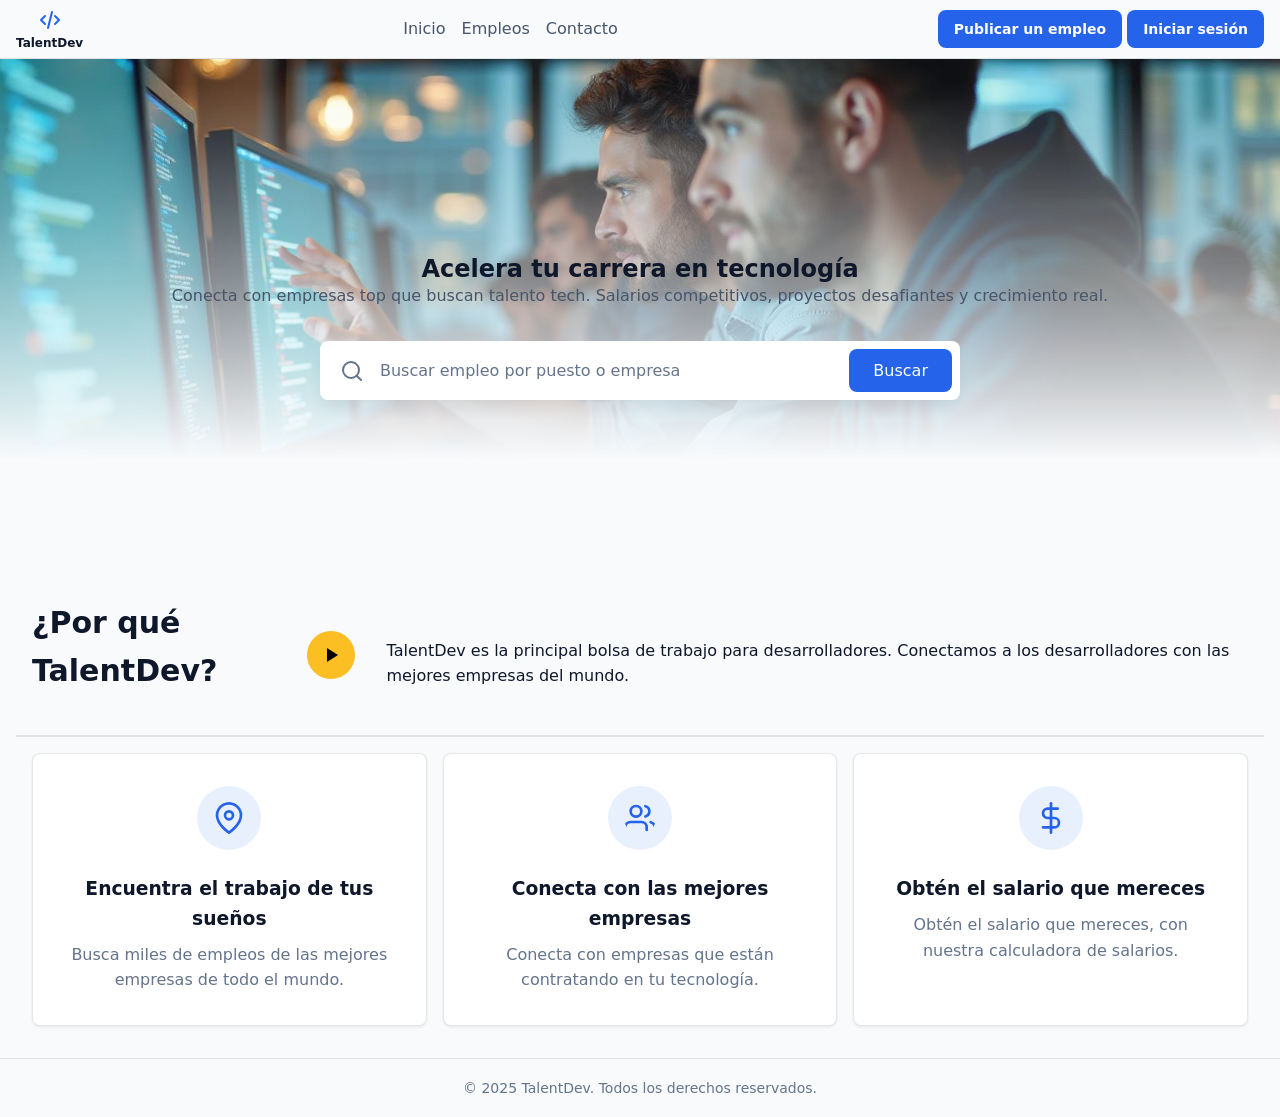
==== index.html @ f2c7bb86 "primer avance" ====
<!DOCTYPE html>
<html lang="es">
<head>
  <meta charset="UTF-8">
  <meta name="viewport" content="width=device-width, initial-scale=1.0">
  <title>Bolsa de empleo</title>
  <link rel="stylesheet" href="style.css">
</head>
<body>
  <header>
    <a href="index.html" class="logo">
      <!-- 
        <a>: Logo como enlace al inicio.
        class="logo": Clase CSS para estilizar el logo.
      -->
      <div class="logo-container">
        <!-- 
          <div>: Contenedor para el logo (icono + texto).
          class="logo-container": Clase para estilizar el contenedor del logo.
        -->
        <svg xmlns="http://www.w3.org/2000/svg" width="24" height="24" viewBox="0 0 24 24" fill="none" stroke="currentColor" stroke-width="2" stroke-linecap="round" stroke-linejoin="round" class="logo-icon">
          <!-- 
            <svg>: Icono de código para representar el logo de TalentDev.
            class="logo-icon": Clase para estilizar el icono.
            stroke="currentColor": Usa el color del texto del elemento padre.
          -->
          <path stroke="none" d="M0 0h24v24H0z" fill="none"/>
          <path d="M7 8l-4 4l4 4" />
          <path d="M17 8l4 4l-4 4" />
          <path d="M14 4l-4 16" />
        </svg>
        <h2>TalentDev</h2>
        <!-- 
          <h2>: Título de la marca, ahora debajo del icono.
        -->
      </div>
    </a>

    <nav aria-label="Navegación principal">
      <a href="#">Inicio</a>
      <a href="Empleos.html">Empleos</a>
      <a href="#contacto">Contacto</a>
    </nav>

    <div>
      <a href="#">Publicar un empleo</a>
      <a href="#">Iniciar sesión</a>
    </div>
  </header>

  <main>
    <section class="index-hero-section">
      <img src="./portada.jpg" alt="Personas trabajando en una oficina">

      <h1>Acelera tu carrera en tecnología</h1>
      <p>Conecta con empresas top que buscan talento tech. Salarios competitivos, proyectos desafiantes y crecimiento real.</p>

      <form role="search" class="index-search-form">
        <div>
          <span>
            <svg xmlns="http://www.w3.org/2000/svg" width="24" height="24"
              viewBox="0 0 24 24" fill="none" stroke="currentColor"
              stroke-width="2" stroke-linecap="round" stroke-linejoin="round"
              class="lucide lucide-search">
              <circle cx="11" cy="11" r="8"></circle>
              <path d="m21 21-4.3-4.3"></path>
            </svg>
          </span>

          <input
            required
            type="text"
            name="q"
            placeholder="Buscar empleo por puesto o empresa"
            aria-label="Buscar empleo"
          >

          <button type="submit">Buscar</button>
        </div>
      </form>
    </section>

    <section class="index-features-section">
      <div>
        <header>
          <div>
            <h2>¿Por qué TalentDev?</h2>
            <button type="button" class="index-video-button" id="video-trigger" aria-label="Reproducir video" aria-describedby="video-description">
              <!-- 
                id="video-trigger": ID único para referenciar desde JavaScript.
                aria-describedby: Asocia el botón con una descripción (mejora accesibilidad).
              -->
              <svg xmlns="http://www.w3.org/2000/svg" width="24" height="24" viewBox="0 0 24 24" fill="black">
                <path d="M8 5v14l11-7z"/>
              </svg>
            </button>
            <span id="video-description" class="sr-only">Abre un video explicativo sobre TalentDev</span>
            <!-- 
              sr-only: Clase para ocultar visualmente pero mantener accesible para lectores de pantalla.
            -->
          </div>
          <div>
            <p>TalentDev es la principal bolsa de trabajo para desarrolladores. Conectamos a los desarrolladores con las mejores empresas del mundo.</p>
          </div>
        </header>

        <footer>
          <article class="index-feature-card">
            <svg xmlns="http://www.w3.org/2000/svg" width="24" height="24" viewBox="0 0 24 24" fill="none" stroke="currentColor" stroke-width="2" stroke-linecap="round" stroke-linejoin="round">
              <path d="M21 10c0 7-9 13-9 13s-9-6-9-13a9 9 0 0 1 18 0z"></path>
              <circle cx="12" cy="10" r="3"></circle>
            </svg>
            <h3>Encuentra el trabajo de tus sueños</h3>
            <p>Busca miles de empleos de las mejores empresas de todo el mundo.</p>
          </article>

          <article class="index-feature-card">
            <svg xmlns="http://www.w3.org/2000/svg" width="24" height="24" viewBox="0 0 24 24" fill="none" stroke="currentColor" stroke-width="2" stroke-linecap="round" stroke-linejoin="round">
              <path d="M17 21v-2a4 4 0 0 0-4-4H5a4 4 0 0 0-4 4v2"></path>
              <circle cx="9" cy="7" r="4"></circle>
              <path d="M23 21v-2a4 4 0 0 0-3-3.87"></path>
              <path d="M16 3.13a4 4 0 0 1 0 7.75"></path>
            </svg>
            <h3>Conecta con las mejores empresas</h3>
            <p>Conecta con empresas que están contratando en tu tecnología.</p>
          </article>

          <article class="index-feature-card">
            <svg xmlns="http://www.w3.org/2000/svg" width="24" height="24" viewBox="0 0 24 24" fill="none" stroke="currentColor" stroke-width="2" stroke-linecap="round" stroke-linejoin="round">
              <line x1="12" y1="1" x2="12" y2="23"></line>
              <path d="M17 5H9.5a3.5 3.5 0 0 0 0 7h5a3.5 3.5 0 0 1 0 7H6"></path>
            </svg>
            <h3>Obtén el salario que mereces</h3>
            <p>Obtén el salario que mereces, con nuestra calculadora de salarios.</p>
          </article>
        </footer>
      </div>
    </section>
  </main>

  <footer id="contacto">
    <small>© 2025 TalentDev. Todos los derechos reservados.</small>
  </footer>

  <!-- ============================================ -->
  <!-- MODAL DE VIDEO -->
  <!-- ============================================ -->
  <dialog id="video-modal" class="video-modal" aria-labelledby="video-modal-title">
    <!-- 
      <dialog>: Elemento HTML5 nativo para modales/diálogos.
      Mejor que un div porque maneja automáticamente el foco y la accesibilidad.
      id="video-modal": ID para referenciar desde JavaScript.
      aria-labelledby: Asocia el modal con su título (accesibilidad).
    -->
    
    <div class="video-modal-content">
      <!-- 
        <div>: Contenedor para el contenido del modal.
        class="video-modal-content": Clase para estilizar el contenido.
      -->
      
      <!-- Botón de cerrar -->
      <button type="button" class="video-modal-close" aria-label="Cerrar video">
        <!-- 
          aria-label: Descripción del botón para lectores de pantalla.
          Importante porque solo tiene un icono, no texto visible.
        -->
        <svg xmlns="http://www.w3.org/2000/svg" width="24" height="24" viewBox="0 0 24 24" fill="none" stroke="currentColor" stroke-width="2" stroke-linecap="round" stroke-linejoin="round">
          <!-- Icono X para cerrar -->
          <line x1="18" y1="6" x2="6" y2="18"></line>
          <line x1="6" y1="6" x2="18" y2="18"></line>
        </svg>
      </button>

      <!-- Contenedor del video -->
      <div class="video-wrapper">
        <!-- 
          <div>: Contenedor para el video con relación de aspecto.
          class="video-wrapper": Mantiene la proporción del video responsive.
        -->
        <video 
          id="talentdev-video" 
          controls 
          preload="metadata"
          aria-label="Video explicativo de TalentDev"
        >
          <!-- 
            <video>: Elemento HTML5 para reproducir videos.
            controls: Muestra controles de reproducción (play, pause, volumen, etc.).
            preload="metadata": Carga solo los metadatos (duración, dimensiones) sin descargar todo el video.
            Esto mejora el rendimiento inicial de la página.
            aria-label: Descripción del video para accesibilidad.
          -->
          <source src="videota.mp4" type="video/mp4">
          <!-- 
            <source>: Especifica la fuente del video.
            src: Ruta al archivo de video.
            type: Tipo MIME del video (ayuda al navegador a decidir si puede reproducirlo).
          -->
          <p>Tu navegador no soporta la reproducción de videos. 
            <a href="videota.mp4">Descarga el video aquí</a>
          </p>
          <!-- 
            Mensaje de fallback para navegadores que no soportan <video>.
            También proporciona un enlace de descarga como alternativa.
          -->
        </video>
      </div>
    </div>

    <!-- Overlay oscuro (backdrop) -->
    <div class="video-modal-backdrop"></div>
    <!-- 
      <div>: Overlay oscuro detrás del modal.
      Crea el efecto de "oscurecer" el fondo cuando el modal está abierto.
      Mejora el contraste y enfoca la atención en el video.
    -->
  </dialog>

  <!-- ============================================ -->
  <!-- JAVASCRIPT PARA EL MODAL -->
  <!-- ============================================ -->
  <script src="video-modal.js" defer></script>
  <!-- 
    <script>: Etiqueta para incluir código JavaScript externo.
    src="video-modal.js": Ruta al archivo JavaScript.
    defer: Atributo que hace que el script se ejecute después de que el HTML esté completamente cargado.
    
    Ventajas de usar archivo externo:
    - Separación de responsabilidades (HTML estructura, JS comportamiento)
    - Mejor organización del código
    - Reutilizable en otras páginas
    - Mejor rendimiento (el navegador puede cachear el archivo)
    - Más fácil de mantener y debuggear
  -->

</body>
</html>
---- style.css ----
/* ============================================ */
/* ESTILOS COMPARTIDOS - INDEX Y EMPLEOS */
/* ============================================ */

* {
    margin: 0;
    padding: 0;
    box-sizing: border-box;
  }
  
  :root {
    /* Colores principales - Azul confianza y profesionalismo */
    --primary: #2563eb;
    --primary-dark: #1e40af;
    --primary-hover: #3b82f6;
    --primary-light: #60a5fa;
    /* Fondo claro y acogedor */
    --background: #f8fafc;
    /* Textos - Oscuros para buena legibilidad sobre fondo claro */
    --text-primary: #0f172a;
    --text-secondary: #475569;
    --text-muted: #64748b;
    /* Bordes sutiles */
    --border: rgba(15, 23, 42, 0.1);
    /* Tarjetas blancas con sombras suaves */
    --card-bg: #ffffff;
    --shadow: rgba(15, 23, 42, 0.08);
    /* Inputs con fondo blanco */
    --input-bg: #ffffff;
    --hsla-example: hsla(210, 100%, 56%, 1);
  }
  
  
  @font-face {
    font-family: 'Inter Variable';
    font-style: normal;
    font-display: swap;
    font-weight: 100 900;
    src: url(https://cdn.jsdelivr.net/fontsource/fonts/inter:vf@latest/latin-wght-normal.woff2) format('woff2-variations');
    unicode-range: U+0000-00FF,U+0131,U+0152-0153,U+02BB-02BC,U+02C6,U+02DA,U+02DC,U+0304,U+0308,U+0329,U+2000-206F,U+20AC,U+2122,U+2191,U+2193,U+2212,U+2215,U+FEFF,U+FFFD;
  }
  
  
  body {
    font-family: system-ui;
    background-color: var(--background);
    color: var(--text-primary);
    min-height: 100vh;
    display: flex;
    flex-direction: column;
    line-height: 1.6;
  }
  
  
  
  /* Títulos principales */
  h1 {
    font-size: 1.5rem;
    line-height: 1.2;
    text-wrap: balance;
    display: flex;
    align-items: center;
    gap: 0.5rem;
  
    svg {
      width: 2rem;
      height: 2rem;
      color: var(--primary-light);
    }
  }
  
  h1 + p {
    text-wrap: balance;
    margin-bottom: 2rem
  }
  
  /* Header - Estilos Compartidos */
  header {
    border-bottom: 1px solid var(--border);
    background: var(--background);
    padding: .5rem 1rem;
    display: flex;
    align-items: center;
    justify-content: space-between;
    gap: 2rem;

    /* Logo como enlace (para Empleos) */
    .logo {
      text-decoration: none;
      color: var(--text-primary);
      transition: opacity 0.2s;

      &:hover {
        opacity: 0.8;
      }
    }

    /* Contenedor del logo - Compartido entre index y empleos */
    .logo-container {
      /* 
        Contenedor del logo con icono y texto.
        Funciona tanto directamente en header (index) como dentro de .logo (empleos).
      */
      display: flex;
      flex-direction: column;
      /* 
        flex-direction: column: Coloca el icono arriba y el texto debajo.
      */
      align-items: center;
      /* 
        align-items: center: Centra horizontalmente el icono y el texto.
      */
      gap: 0.25rem;
      /* 
        gap: 0.25rem: Pequeño espacio entre el icono y el texto.
      */

      .logo-icon {
        /* 
          Estilos para el icono del logo.
        */
        color: var(--primary);
        /* 
          color: Usa el color primario para el icono.
        */
        flex-shrink: 0;
        /* 
          flex-shrink: 0: El icono mantiene su tamaño, no se encoge.
        */
      }

      h1, h2 {
        /* 
          Estilos para títulos del logo (h1 en empleos, h2 en index).
        */
        font-size: 0.75rem;
        /* 
          font-size: 0.75rem (12px) - Tamaño pequeño para el título.
        */
        font-weight: 700;
        color: var(--text-primary);
        margin: 0;
        /* 
          margin: 0: Elimina márgenes por defecto para mejor control.
        */
        line-height: 1.2;
        /* 
          line-height: 1.2: Espaciado compacto para el texto.
        */
      }
    }
  }
  
  /* Navegación del header a otras páginas */
  nav {
    align-items: center;
    gap: 1rem;
    display: flex;
  
    a {
      text-decoration: none;
      color: var(--text-secondary);
      transition: color 0.2s;
      font-weight: 500;
  
      &:hover, &:focus {
        color: var(--primary);
        outline: none;
      }
    }
  }
  
  /* Botones del Header */
  header div a {
    padding: 0.5rem 1rem;
    border-radius: 0.5rem;
    background-color: var(--primary);
    color: white;
    display: inline-block;
    font-size: 0.875rem;
    font-weight: 700;
    text-decoration: none;
    transition: background-color 0.2s;

    &:hover {
      background-color: var(--primary-hover);
    }
  }
  
  /* ============================================ */
/* ============================================ */
/* ESTILOS ESPECÍFICOS PARA PÁGINA INDEX */
/* Prefijo: .index- */
/* ============================================ */

  /* Hero Section de Index */
  .index-hero-section {
    height: 500px;
    text-align: center;
    display: flex;
    flex-direction: column;
    justify-content: center;
    align-items: center;
    position: relative;

    h1 {
      padding-top: 36px;
      color: var(--text-primary);
    }

    p {
      color: var(--text-secondary);
    }
  
    & > img {
      position: absolute;
      width: 100%;
      height: 100%;
      object-fit: cover;
      z-index: -1;
      left: 0;
      right: 0;
      mask-image: linear-gradient(to bottom, rgba(248, 250, 252, 0.95) 5%, rgba(248, 250, 252, 0) 80%);
    }
  }
  
  /* Formulario de Búsqueda de Index */
  .index-search-form {
    max-width: 42rem;
    width: 100%;
    margin: 0 auto;
    padding-inline: 1rem;
  }
  
  .index-search-form > div {
    display: flex;
    align-items: center;
    background-color: var(--input-bg);
    border-radius: 0.5rem;
    box-shadow: 0 10px 15px -3px var(--shadow);
    padding: 0.5rem;
    gap: 0.5rem;
  }
  
  .index-search-form span {
    padding-left: 0.75rem;
    color: var(--text-muted);
    display: flex;
    align-items: center;
    flex-shrink: 0;
  }
  
  .index-search-form input[type="text"] {
    flex: 1;
    background: transparent;
    border: none;
    outline: none;
    color: var(--text-primary);
    padding: 0.75rem 0.5rem;
    font-size: 1rem;
    font-family: inherit;
  }
  
  .index-search-form input[type="text"]::placeholder {
    color: var(--text-muted);
  }
  
  /* Estilos base para botones - Solo aplica a botones sin clases específicas */
  button:not(.empleos-filter-button):not(.empleos-apply-button):not(.empleos-pagination-button):not(.index-video-button):not(.video-modal-close):not(.profile-button) {
    /* 
      :not(): Excluye botones con clases específicas para evitar conflictos.
      Solo aplica estilos a botones genéricos sin clase específica.
    */
    padding: 0.75rem 1.5rem;
    border-radius: 0.5rem;
    background-color: var(--primary);
    color: white;
    font-weight: 400;
    border: none;
    cursor: pointer;
    transition: all 0.2s;
    font-family: inherit;
    font-size: 1rem;
    white-space: nowrap;
  
    &:hover, /* pseudo-clase que significa que el ratón está encima */
    &:focus { /* pseudo-clase que significa que el elemento tiene el foco */
      background-color: var(--primary-hover);
      outline: 2px solid white;
      outline-offset: 2px;
    }
  
    &:active { 
      transform: scale(0.90)
    }
  
    &:disabled {
      opacity: .5;
      pointer-events: none;
    }
  }
  
  /* Features Section de Index */
  .index-features-section {
    padding-inline: 1rem;
    background-color: var(--background);
    padding-top: 2rem;
  
    & > header {
      gap: 2px;
      flex-direction: column;
  
      h2 {
        margin-bottom: 0;
      }
  
      p {
        opacity: .75;
      }
    }
  
    & > div {
      max-width: 1280px;
      margin: 0 auto;
    }

    h2 {
      font-size: 1.875rem;
      font-weight: 700;
      color: var(--text-primary);
      margin-bottom: 1rem;
    }
  
    & > div > div:first-child > p {
      font-size: 1.125rem;
      color: var(--text-muted);
      max-width: 42rem;
      margin: 0 auto;
    }

    /* Botón de video en la sección de features */
    header > div:first-child {
      display: flex;
      align-items: center;
      justify-content: center;
      gap: 1rem;
      margin-bottom: 1rem;
      flex-direction: row;
    }
  
    /* Grid de Features */
    footer {
      display: grid;
      grid-template-columns: repeat(auto-fit, minmax(280px, 1fr));
      gap: 16px;
    }
  }

  /* Botón de video de Index */
  .index-video-button {
    width: 48px;
    height: 48px;
    border-radius: 50%;
    background-color: #fbbf24;
    border: none;
    cursor: pointer;
    display: flex;
    align-items: center;
    justify-content: center;
    padding: 0;
    flex-shrink: 0;
    transition: transform 0.2s, background-color 0.2s;

    &:hover {
      background-color: #f59e0b;
      transform: scale(1.05);
    }

    &:active {
      transform: scale(0.95);
    }

    svg {
      width: 24px;
      height: 24px;
      fill: black;
    }
  }
  
  /* Feature Cards */
  /* article {
    background-color: var(--card-bg);
    padding: 2rem;
    margin-bottom: 16px;
    border-radius: 0.5rem;                   
    box-shadow: 0px 1px 3px 0 var(--shadow); 
  
    svg {
      color: var(--primary-light);          
      background: rgba(0, 153, 255, 0.3);  
      border-radius: 9999px;               
      width: 64px;                         
      height: 64px;                        
      padding: 16px;                       
    }
  
    h3 {
      font-weight: 500;
    }
  
    p {
      color: var(--text-muted);
    }
  } */
  
  /* Footer */
  footer {
    background-color: var(--background);
    border-top: 1px solid var(--border);
    text-align: center;
    padding: 16px;
  
    small {
      color: var(--text-muted);
      font-size: 0.875rem;
    }
  }
  
  /* Tarjetas de características de Index */
  .index-feature-card {
    background-color: var(--card-bg);
    padding: 2rem;
    margin-bottom: 16px;
    border-radius: 0.5rem;
    box-shadow: 0px 1px 3px 0px var(--shadow);
    border: 1px solid var(--border);
    transition: box-shadow 0.2s, transform 0.2s;

    &:hover {
      box-shadow: 0px 4px 12px 0px rgba(37, 99, 235, 0.15);
      transform: translateY(-2px);
    }
  
    svg {
      color: var(--primary);
      background: rgba(37, 99, 235, 0.1);
      width: 64px;
      height: 64px;
      border-radius: 100%;
      padding: 16px;
    }
  
    p {
      color: var(--text-muted);
    }

    h3 {
      font-weight: 600;
      color: var(--text-primary);
      margin-top: 1rem;
      margin-bottom: 0.5rem;
    }
  }

/* ============================================ */
/* ESTILOS ESPECÍFICOS PARA PÁGINA DE EMPLEOS */
/* Prefijo: .empleos- */
/* ============================================ */

  header .profile-button {
    background: transparent;
    border: 1px solid var(--border);
    border-radius: 50%;
    width: 40px;
    height: 40px;
    display: flex;
    align-items: center;
    justify-content: center;
    cursor: pointer;
    transition: all 0.2s;
    padding: 0;

    &:hover {
      background-color: var(--card-bg);
      border-color: var(--primary);
    }

    svg {
      color: var(--text-primary);
    }
  }

  /* Hero Section para página de empleos */
  .empleos-hero-section {
    text-align: center;
    padding: 4rem 1rem 3rem;
    background: linear-gradient(135deg, rgba(37, 99, 235, 0.05) 0%, rgba(37, 99, 235, 0.02) 100%);
    border-bottom: 1px solid var(--border);

    h2 {
      font-size: 2.5rem;
      font-weight: 700;
      color: var(--text-primary);
      margin-bottom: 1rem;
      line-height: 1.2;
    }

    .hero-subtitle {
      font-size: 1.125rem;
      color: var(--text-secondary);
      margin-bottom: 2rem;
      max-width: 600px;
      margin-left: auto;
      margin-right: auto;
    }
  }

  /* Formulario de búsqueda mejorado de empleos */
  .empleos-search-form {
    max-width: 600px;
    margin: 0 auto 2rem;
  }

  .empleos-search-container {
    display: flex;
    align-items: center;
    background-color: var(--input-bg);
    border: 2px solid var(--border);
    border-radius: 0.75rem;
    padding: 0.75rem 1rem;
    gap: 0.75rem;
    transition: border-color 0.2s, box-shadow 0.2s;
    box-shadow: 0 4px 6px -1px var(--shadow);

    &:focus-within {
      border-color: var(--primary);
      box-shadow: 0 0 0 3px rgba(37, 99, 235, 0.1);
    }
  }

  .empleos-search-icon {
    color: var(--text-muted);
    display: flex;
    align-items: center;
    flex-shrink: 0;
  }

  .empleos-search-container input {
    flex: 1;
    border: none;
    outline: none;
    background: transparent;
    color: var(--text-primary);
    font-size: 1rem;
    padding: 0;

    &::placeholder {
      color: var(--text-muted);
    }
  }

  /* Contenedor de filtros de empleos */
  .empleos-filters-container {
    display: flex;
    flex-wrap: wrap;
    gap: 0.75rem;
    justify-content: center;
    max-width: 800px;
    margin: 0 auto;
  }

  .empleos-filter-button {
    display: flex;
    align-items: center;
    gap: 0.5rem;
    padding: 0.625rem 1rem;
    /* 
      padding: Espaciado interno del botón de filtro.
    */
    background-color: var(--card-bg);
    /* 
      background-color: Fondo blanco para los botones de filtro.
      Todos los botones de filtro deben verse iguales (blancos con borde).
    */
    border: 1px solid var(--border);
    /* 
      border: Borde sutil para los botones de filtro.
    */
    border-radius: 0.5rem;
    color: var(--text-primary);
    /* 
      color: Texto oscuro para contraste con fondo blanco.
    */
    font-size: 0.875rem;
    font-weight: 500;
    cursor: pointer;
    transition: all 0.2s;

    &:hover {
      background-color: var(--primary);
      /* 
        background-color: Azul al hacer hover.
      */
      color: white;
      /* 
        color: Texto blanco al hacer hover.
      */
      border-color: var(--primary);
    }

    svg {
      width: 16px;
      height: 16px;
      transition: transform 0.2s;
    }

    &:hover svg {
      transform: rotate(180deg);
    }
  }

  /* Sección de resultados de empleos */
  .empleos-results-section {
    padding: 3rem 1rem;
    max-width: 1200px;
    margin: 0 auto;
  }

  .empleos-results-header {
    margin-bottom: 2rem;

    h2 {
      font-size: 1.875rem;
      font-weight: 700;
      color: var(--text-primary);
    }
  }

  /* Contenedor de trabajos de empleos */
  .empleos-jobs-container {
    display: grid;
    grid-template-columns: repeat(2, 1fr);
    gap: 1.5rem;
    align-items: stretch;
    /* 
      align-items: stretch: Todas las tarjetas tienen la misma altura.
      Esto asegura que los botones queden alineados al fondo.
    */
  }

  /* Tarjetas de empleos */
  .empleos-job-card {
    background-color: var(--card-bg);
    border: 1px solid var(--border);
    border-radius: 0.75rem;
    padding: 1.5rem;
    transition: all 0.2s;
    display: flex;
    flex-direction: column;
    /* 
      flex-direction: column: Organiza el contenido verticalmente.
    */
    gap: 1rem;
    /* 
      gap: Espacio consistente entre elementos internos.
    */
    min-height: 0;
    /* 
      min-height: 0: Permite que las tarjetas se ajusten correctamente en el grid.
    */
    height: 100%;
    /* 
      height: 100%: Todas las tarjetas tienen la misma altura en el grid.
      Esto asegura que los botones queden alineados al fondo.
    */

    &:hover {
      box-shadow: 0 10px 25px -5px rgba(37, 99, 235, 0.15);
      transform: translateY(-2px);
      border-color: var(--primary);
    }
  }

  .empleos-job-card-header {
    /* 
      Header de la tarjeta - Ocupa solo el espacio necesario.
    */
    flex-shrink: 0;
    /* 
      flex-shrink: 0: El header no se encoge, mantiene su tamaño.
    */

    h3 {
      font-size: 1.25rem;
      font-weight: 600;
      color: var(--text-primary);
      margin: 0 0 0.5rem 0;
      line-height: 1.3;
      /* 
        line-height: 1.3: Espaciado consistente para títulos.
      */
    }

    .company-info {
      font-size: 0.875rem;
      color: var(--text-secondary);
      margin: 0;
      line-height: 1.4;
      /* 
        line-height: 1.4: Espaciado consistente para información de empresa.
      */
    }
  }

  .empleos-job-card-body {
    flex: 1;
    /* 
      flex: 1: El cuerpo ocupa todo el espacio disponible.
      Esto empuja el footer (y el botón) hacia abajo.
    */
    min-height: 0;
    /* 
      min-height: 0: Permite que el contenido se ajuste correctamente.
    */

    p {
      color: var(--text-secondary);
      line-height: 1.6;
      margin: 0;
      /* 
        margin: 0: Sin márgenes para control preciso del espaciado.
      */
    }

  }

  .empleos-job-card-footer {
    margin-top: auto;
    /* 
      margin-top: auto: Empuja el footer (y el botón) al fondo de la tarjeta.
      Junto con flex: 1 en el body, asegura que todos los botones estén alineados.
    */
    flex-shrink: 0;
    /* 
      flex-shrink: 0: El footer no se encoge, mantiene su tamaño.
    */
    padding-top: 0.5rem;
    /* 
      padding-top: Espacio adicional antes del botón para mejor separación visual.
    */
  }

  .empleos-apply-button {
    width: 100%;
    padding: 0.75rem 1.5rem;
    background-color: var(--primary);
    color: rgb(253, 250, 250);
    border: none;
    border-radius: 0.5rem;
    font-size: 1rem;
    font-weight: 600;
    cursor: pointer;
    transition: all 0.2s;

    &:hover {
      background-color: var(--primary-hover);
      transform: translateY(-1px);
      box-shadow: 0 4px 12px rgba(90, 37, 235, 0.3);
    }

    &:active {
      transform: translateY(0);
    }
  }
  
  .empleos-apply-button-applied {
    background-color: #22c55e; /* Verde */
    color: white;
    cursor: not-allowed;
    
    &:hover {
      background-color: #22c55e; /* Mantiene el verde al hover */
      transform: none; /* Sin animación al hover */
      box-shadow: none; /* Sin sombra al hover */
    }
  }

  /* Paginación de empleos */
  .empleos-pagination {
    display: flex;
    align-items: center;
    justify-content: center;
    gap: 0.5rem;
    padding: 2rem 1rem;
    max-width: 1200px;
    margin: 0 auto;
  }

  .empleos-pagination-button {
    display: flex;
    align-items: center;
    justify-content: center;
    width: 40px;
    height: 40px;
    border: 1px solid var(--border);
    background-color: var(--card-bg);
    border-radius: 0.5rem;
    color: var(--text-primary);
    cursor: pointer;
    transition: all 0.2s;

    &:hover:not(:disabled) {
      background-color: var(--primary);
      color: white;
      border-color: var(--primary);
    }

    &:disabled {
      opacity: 0.5;
      cursor: not-allowed;
    }
  }

  .empleos-pagination-numbers {
    display: flex;
    align-items: center;
    gap: 0.5rem;
  }

  .empleos-pagination-number {
    display: flex;
    align-items: center;
    justify-content: center;
    min-width: 40px;
    height: 40px;
    padding: 0 0.75rem;
    border: 1px solid var(--border);
    background-color: var(--card-bg);
    border-radius: 0.5rem;
    color: var(--text-primary);
    text-decoration: none;
    font-weight: 500;
    transition: all 0.2s;

    &:hover {
      background-color: var(--primary);
      color: white;
      border-color: var(--primary);
    }

    &.active {
      background-color: var(--primary);
      color: white;
      border-color: var(--primary);
      font-weight: 700;
    }
  }

  .empleos-pagination-ellipsis {
    color: var(--text-muted);
    padding: 0 0.5rem;
  }

  /* ============================================ */
  /* MODAL DE VIDEO - ESTILOS UX/UI */
  /* ============================================ */

  /* Clase para ocultar visualmente pero mantener accesible */
  .sr-only {
    position: absolute;
    width: 1px;
    height: 1px;
    padding: 0;
    margin: -1px;
    overflow: hidden;
    clip: rect(0, 0, 0, 0);
    white-space: nowrap;
    border-width: 0;
  }

  /* Modal base */
  .video-modal {
    /* 
      Estilos para el elemento <dialog>.
      El dialog nativo tiene estilos por defecto, los sobrescribimos.
    */
    position: fixed;
    top: 0;
    left: 0;
    width: 100%;
    height: 100%;
    max-width: none;
    max-height: none;
    margin: 0;
    padding: 0;
    border: none;
    background: transparent;
    z-index: 1000;
    /* 
      z-index: 1000: Asegura que el modal esté por encima de todo.
      Valores altos se usan para overlays y modales.
    */

    /* Ocultar por defecto (antes de abrir) */
    &::backdrop {
      /* 
        ::backdrop: Pseudo-elemento nativo de <dialog>.
        Crea el overlay oscuro automáticamente.
      */
      background: rgba(0, 0, 0, 0.75);
      /* 
        rgba(0, 0, 0, 0.75): Negro con 75% de opacidad.
        Crea el efecto de "oscurecer" el fondo.
      */
      backdrop-filter: blur(4px);
      /* 
        backdrop-filter: blur: Desenfoca el contenido de fondo.
        Efecto moderno que mejora el enfoque en el modal.
      */
      animation: fadeIn 0.3s ease-out;
      /* 
        animation: Agrega una animación de entrada suave.
        fadeIn: Nombre de la animación (definida abajo).
        0.3s: Duración de la animación.
        ease-out: Curva de animación (empieza rápido, termina lento).
      */
    }

    /* Animación de entrada del modal */
    &[open] {
      /* 
        [open]: Selector de atributo. Se aplica cuando el dialog está abierto.
        El atributo 'open' se agrega automáticamente por showModal().
      */
      animation: slideIn 0.3s ease-out;
      /* Animación de entrada desde el centro con escala. */
    }
  }

  /* Contenedor del contenido del modal */
  .video-modal-content {
    position: relative;
    width: 100%;
    height: 100%;
    display: flex;
    align-items: center;
    justify-content: center;
    padding: 2rem;
    /* 
      padding: Espacio alrededor del video.
      Evita que el video toque los bordes en móviles.
    */

    @media (max-width: 768px) {
      /* 
        Media query: Estilos específicos para pantallas pequeñas (móviles).
        max-width: 768px: Se aplica cuando el ancho es menor a 768px.
      */
      padding: 1rem;
      /* Menos padding en móviles para maximizar el espacio del video. */
    }
  }

  /* Botón de cerrar */
  .video-modal-close {
    position: absolute;
    top: 1rem;
    right: 1rem;
    /* 
      position: absolute: Posiciona el botón relativo al contenedor.
      top/right: Distancia desde la esquina superior derecha.
    */
    width: 44px;
    height: 44px;
    /* 
      44x44px: Tamaño mínimo recomendado para áreas táctiles (accesibilidad).
      Facilita el clic en dispositivos móviles.
    */
    display: flex;
    align-items: center;
    justify-content: center;
    background-color: rgba(255, 255, 255, 0.9);
    /* 
      Fondo blanco semi-transparente para buen contraste.
    */
    border: none;
    border-radius: 50%;
    /* 
      border-radius: 50%: Crea un círculo perfecto.
    */
    cursor: pointer;
    z-index: 1001;
    /* 
      z-index: Mayor que el modal para estar siempre visible.
    */
    transition: all 0.2s ease;
    /* 
      transition: Animación suave en cambios de estado (hover, etc.).
    */
    box-shadow: 0 2px 8px rgba(0, 0, 0, 0.15);
    /* 
      box-shadow: Sombra sutil para dar profundidad.
    */

    &:hover {
      /* 
        &:hover: Pseudo-clase cuando el mouse está sobre el elemento.
      */
      background-color: white;
      transform: scale(1.1);
      /* 
        transform: scale: Aumenta el tamaño 10% al hacer hover.
        Feedback visual inmediato para el usuario.
      */
      box-shadow: 0 4px 12px rgba(0, 0, 0, 0.2);
      /* Sombra más pronunciada al hacer hover. */
    }

    &:active {
      /* 
        &:active: Cuando el botón está siendo presionado.
      */
      transform: scale(0.95);
      /* 
        Efecto de "presionar" el botón.
        Mejora la sensación de interactividad.
      */
    }

    svg {
      width: 20px;
      height: 20px;
      color: var(--text-primary);
      /* 
        color: Usa la variable de color del texto principal.
        Se adapta al tema claro/oscuro.
      */
    }
  }

  /* Contenedor del video (mantiene relación de aspecto) */
  .video-wrapper {
    position: relative;
    width: 100%;
    max-width: 900px;
    /* 
      max-width: Limita el ancho máximo del video.
      Evita que se vea demasiado grande en pantallas grandes.
    */
    aspect-ratio: 16 / 9;
    /* 
      aspect-ratio: Mantiene la proporción 16:9 (estándar de video).
      El video siempre mantendrá esta proporción, sin importar el tamaño.
    */

    @media (max-width: 768px) {
      max-width: 100%;
      /* En móviles, usa todo el ancho disponible. */
    }
  }

  /* Elemento de video */
  .video-wrapper video {
    width: 100%;
    height: 100%;
    object-fit: contain;
    /* 
      object-fit: contain: El video se ajusta manteniendo su proporción.
      No se recorta, puede tener barras negras si la proporción no coincide.
    */
    border-radius: 0.75rem;
    /* 
      border-radius: Esquinas redondeadas para un look moderno.
    */
    box-shadow: 0 20px 60px rgba(0, 0, 0, 0.3);
    /* 
      Sombra pronunciada para dar profundidad y separar el video del fondo.
    */
    background-color: #000;
    /* 
      Fondo negro para las barras negras si el video no llena todo el espacio.
    */
  }

  /* Overlay oscuro personalizado (backup) */
  .video-modal-backdrop {
    position: absolute;
    top: 0;
    left: 0;
    width: 100%;
    height: 100%;
    background: transparent;
    /* 
      Transparente porque el ::backdrop del dialog ya maneja el overlay.
      Este div es un backup por si necesitamos funcionalidad adicional.
    */
    z-index: -1;
    /* 
      z-index: -1: Detrás del contenido del modal.
    */
  }

  /* Animaciones */
  @keyframes fadeIn {
    /* 
      @keyframes: Define una animación personalizada.
      fadeIn: Nombre de la animación.
    */
    from {
      opacity: 0;
      /* 
        from: Estado inicial de la animación.
        opacity: 0 = completamente transparente.
      */
    }
    to {
      opacity: 1;
      /* 
        to: Estado final de la animación.
        opacity: 1 = completamente opaco.
      */
    }
  }

  @keyframes slideIn {
    /* Animación de entrada del modal */
    from {
      opacity: 0;
      transform: scale(0.9);
      /* 
        scale(0.9): Empieza 10% más pequeño.
        Crea efecto de "zoom in" al abrir.
      */
    }
    to {
      opacity: 1;
      transform: scale(1);
      /* 
        scale(1): Tamaño normal al final.
      */
    }
  }
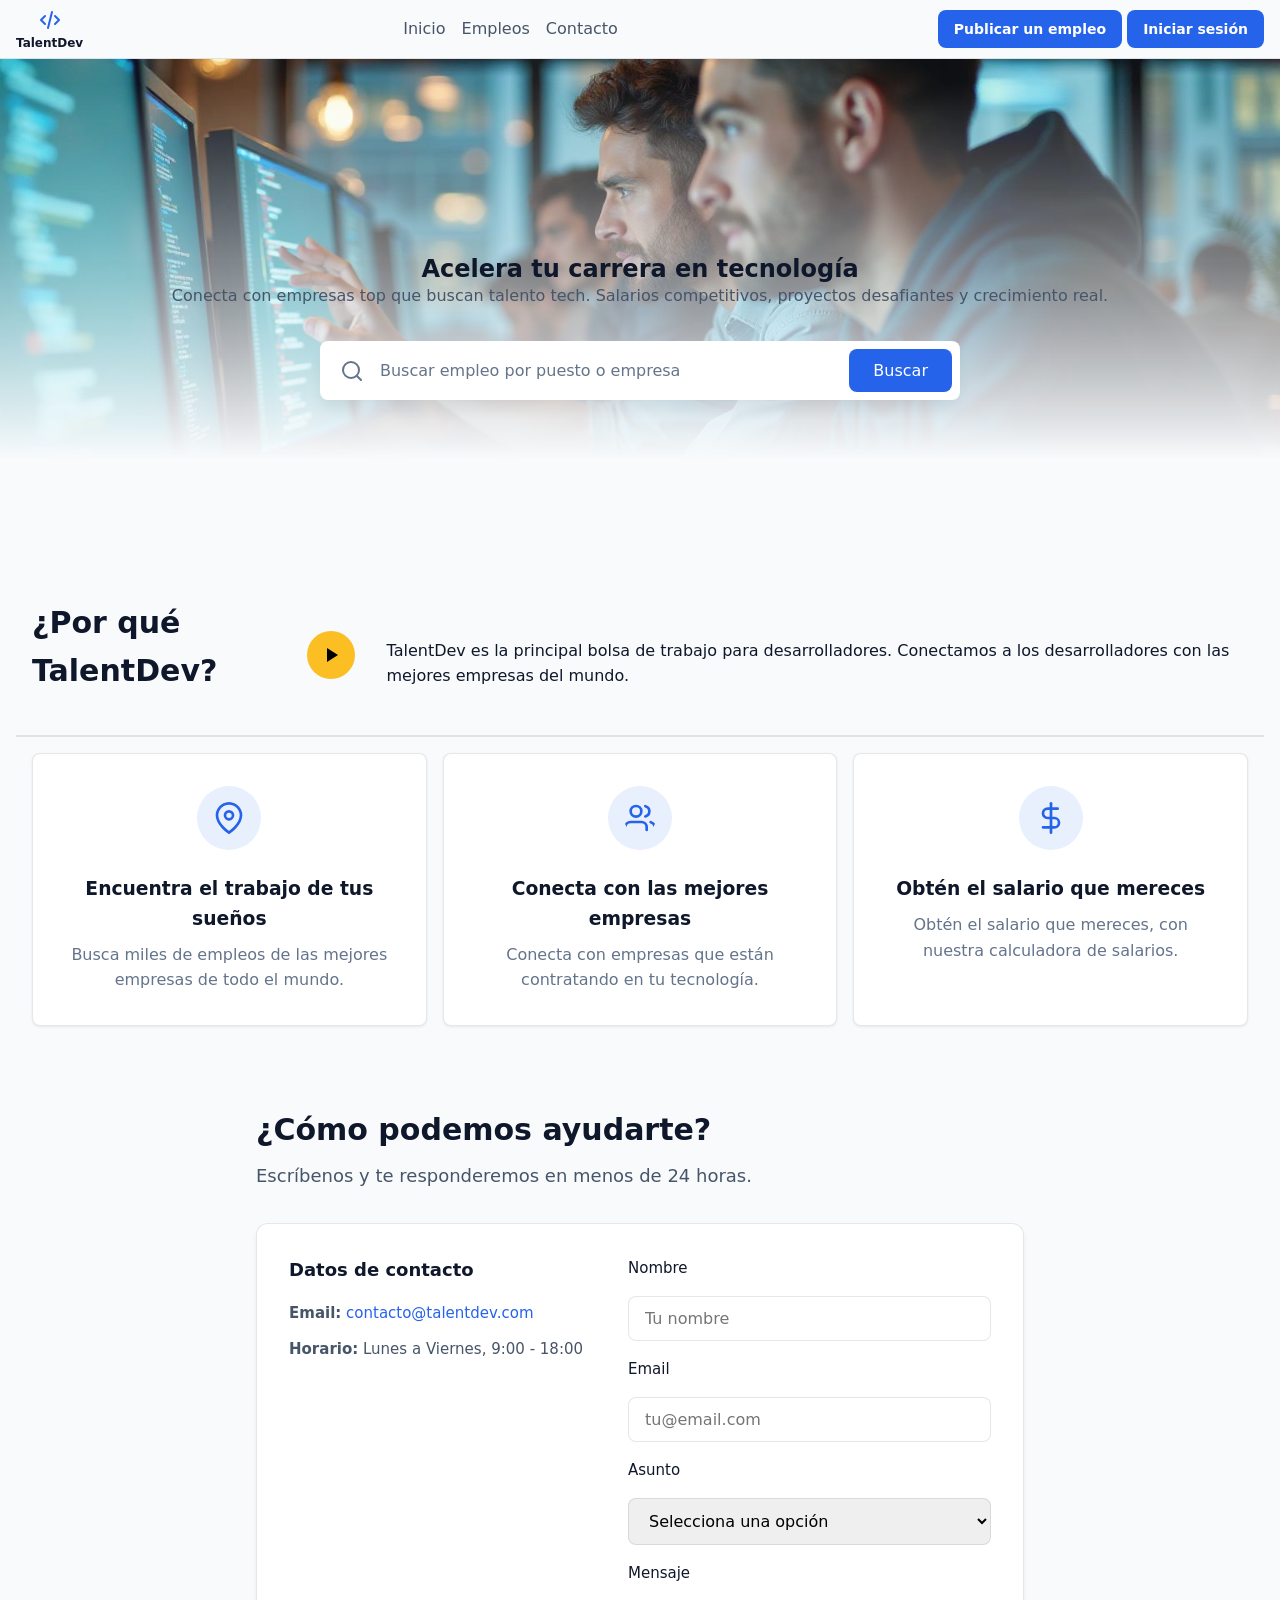
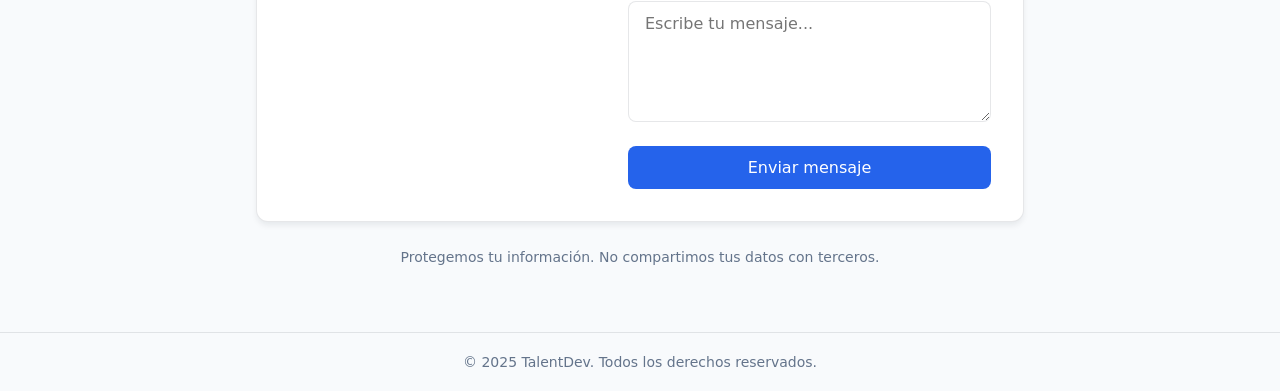
==== commit e410819d: "se agrega descripcion y contacto" ====
--- a/index.html
+++ b/index.html
@@ -136,9 +136,76 @@
         </footer>
       </div>
     </section>
+
+    <!-- ============================================ -->
+    <!-- SECCIÓN DE CONTACTO -->
+    <!-- ============================================ -->
+    <section id="contacto" class="index-contacto-section">
+      <h2>¿Cómo podemos ayudarte?</h2>
+      <p class="index-contacto-intro">
+        Escríbenos y te responderemos en menos de 24 horas.
+      </p>
+
+      <div class="index-contacto-content">
+        <div class="index-contacto-info">
+          <h3>Datos de contacto</h3>
+          <p>
+            <strong>Email:</strong>
+            <a href="mailto:contacto@talentdev.com">contacto@talentdev.com</a>
+          </p>
+          <p>
+            <strong>Horario:</strong> Lunes a Viernes, 9:00 - 18:00
+          </p>
+        </div>
+
+        <form class="index-contacto-form" action="#" method="get">
+          <label for="contacto-nombre">Nombre</label>
+          <input
+            type="text"
+            id="contacto-nombre"
+            name="nombre"
+            required
+            placeholder="Tu nombre"
+          >
+
+          <label for="contacto-email">Email</label>
+          <input
+            type="email"
+            id="contacto-email"
+            name="email"
+            required
+            placeholder="tu@email.com"
+          >
+
+          <label for="contacto-asunto">Asunto</label>
+          <select id="contacto-asunto" name="asunto" required>
+            <option value="">Selecciona una opción</option>
+            <option value="candidato">Candidato buscando empleo</option>
+            <option value="empresa">Empresa que quiere publicar vacantes</option>
+            <option value="soporte">Soporte técnico</option>
+            <option value="otro">Otro</option>
+          </select>
+
+          <label for="contacto-mensaje">Mensaje</label>
+          <textarea
+            id="contacto-mensaje"
+            name="mensaje"
+            rows="5"
+            required
+            placeholder="Escribe tu mensaje..."
+          ></textarea>
+
+          <button type="submit">Enviar mensaje</button>
+        </form>
+      </div>
+
+      <p class="index-contacto-privacidad">
+        Protegemos tu información. No compartimos tus datos con terceros.
+      </p>
+    </section>
   </main>
 
-  <footer id="contacto">
+  <footer >
     <small>© 2025 TalentDev. Todos los derechos reservados.</small>
   </footer>
 
@@ -221,6 +288,7 @@
   <!-- JAVASCRIPT PARA EL MODAL -->
   <!-- ============================================ -->
   <script src="video-modal.js" defer></script>
+  <script src="contacto.js" defer></script>
   <!-- 
     <script>: Etiqueta para incluir código JavaScript externo.
     src="video-modal.js": Ruta al archivo JavaScript.
--- a/style.css
+++ b/style.css
@@ -712,6 +712,21 @@
     }
   }
 
+  /* Enlace de la tarjeta (título + descripción) hacia detalles */
+  .empleos-job-card-link {
+    text-decoration: none;
+    color: inherit;
+    display: flex;
+    flex-direction: column;
+    flex: 1;
+    min-height: 0;
+  }
+
+  .empleos-job-card-link:hover h3,
+  .empleos-job-card-link:focus h3 {
+    color: var(--primary);
+  }
+
   .empleos-job-card-body {
     flex: 1;
     /* 
@@ -1139,4 +1154,303 @@
         scale(1): Tamaño normal al final.
       */
     }
-  }+  }
+
+/* ============================================ */
+/* ESTILOS PÁGINA DETALLES DE OFERTA */
+/* Prefijo: .descriempleo- */
+/* ============================================ */
+
+.descriempleo-main {
+  max-width: 900px;
+  margin: 0 auto;
+  padding: 2rem 1rem 4rem;
+}
+
+.descriempleo-breadcrumbs {
+  display: flex;
+  align-items: center;
+  flex-wrap: wrap;
+  gap: 0.5rem;
+  margin-bottom: 2rem;
+  font-size: 0.875rem;
+}
+
+.descriempleo-breadcrumbs a {
+  color: var(--text-secondary);
+  text-decoration: none;
+  transition: color 0.2s;
+}
+
+.descriempleo-breadcrumbs a:hover {
+  color: var(--primary);
+}
+
+.descriempleo-breadcrumb-sep {
+  color: var(--text-muted);
+  user-select: none;
+}
+
+.descriempleo-breadcrumb-current {
+  color: var(--text-primary);
+  font-weight: 500;
+}
+
+.descriempleo-article {
+  background-color: var(--card-bg);
+  border: 1px solid var(--border);
+  border-radius: 0.75rem;
+  padding: 2.5rem;
+  box-shadow: 0 4px 6px -1px var(--shadow);
+}
+
+.descriempleo-header {
+  display: flex;
+  flex-wrap: wrap;
+  align-items: flex-start;
+  justify-content: space-between;
+  gap: 1.5rem;
+  margin-bottom: 2rem;
+  padding-bottom: 2rem;
+  border-bottom: 1px solid var(--border);
+}
+
+.descriempleo-header-content {
+  flex: 1;
+  min-width: 0;
+}
+
+.descriempleo-title {
+  font-size: 2rem;
+  font-weight: 700;
+  color: var(--text-primary);
+  margin: 0 0 0.5rem 0;
+  line-height: 1.2;
+}
+
+.descriempleo-company-location {
+  font-size: 1rem;
+  color: var(--text-secondary);
+  margin: 0;
+}
+
+.descriempleo-apply-btn {
+  flex-shrink: 0;
+  padding: 0.75rem 1.5rem;
+  background-color: var(--primary);
+  color: white;
+  border: none;
+  border-radius: 0.5rem;
+  font-size: 1rem;
+  font-weight: 600;
+  cursor: pointer;
+  transition: all 0.2s;
+  font-family: inherit;
+  white-space: nowrap;
+}
+
+.descriempleo-apply-btn:hover:not(:disabled) {
+  background-color: var(--primary-hover);
+  transform: translateY(-1px);
+  box-shadow: 0 4px 12px rgba(37, 99, 235, 0.3);
+}
+
+.descriempleo-apply-btn:disabled,
+.descriempleo-apply-btn-applied {
+  background-color: #22c55e;
+  color: white;
+  cursor: not-allowed;
+}
+
+.descriempleo-apply-btn-applied:hover {
+  background-color: #22c55e;
+  transform: none;
+  box-shadow: none;
+}
+
+.descriempleo-section {
+  margin-bottom: 2rem;
+}
+
+.descriempleo-section:last-of-type {
+  margin-bottom: 0;
+}
+
+.descriempleo-section h2 {
+  font-size: 1.25rem;
+  font-weight: 600;
+  color: var(--text-primary);
+  margin: 0 0 1rem 0;
+}
+
+.descriempleo-text {
+  color: var(--text-secondary);
+  line-height: 1.7;
+  margin: 0;
+}
+
+.descriempleo-list {
+  list-style: none;
+  padding: 0;
+  margin: 0;
+}
+
+.descriempleo-list li {
+  display: flex;
+  align-items: flex-start;
+  gap: 0.75rem;
+  color: var(--text-secondary);
+  line-height: 1.6;
+  margin-bottom: 0.75rem;
+}
+
+.descriempleo-list li:last-child {
+  margin-bottom: 0;
+}
+
+.descriempleo-check {
+  flex-shrink: 0;
+  color: var(--primary);
+  margin-top: 0.2rem;
+}
+
+.descriempleo-apply-bottom {
+  margin-top: 2.5rem;
+  padding-top: 2rem;
+  border-top: 1px solid var(--border);
+}
+
+@media (max-width: 600px) {
+  .descriempleo-header {
+    flex-direction: column;
+  }
+
+  .descriempleo-apply-btn {
+    width: 100%;
+  }
+
+  .descriempleo-title {
+    font-size: 1.5rem;
+  }
+}
+
+/* ============================================ */
+/* SECCIÓN DE CONTACTO - index.html */
+/* Prefijo: .index-contacto- */
+/* ============================================ */
+
+.index-contacto-section {
+  padding: 3rem 1rem 4rem;
+  max-width: 800px;
+  margin: 0 auto;
+}
+
+.index-contacto-section h2 {
+  font-size: 1.875rem;
+  font-weight: 700;
+  color: var(--text-primary);
+  margin-bottom: 0.5rem;
+}
+
+.index-contacto-intro {
+  font-size: 1.125rem;
+  color: var(--text-secondary);
+  margin-bottom: 2rem;
+}
+
+.index-contacto-content {
+  display: grid;
+  grid-template-columns: 1fr 1fr;
+  gap: 2rem;
+  background-color: var(--card-bg);
+  padding: 2rem;
+  border-radius: 0.75rem;
+  border: 1px solid var(--border);
+  box-shadow: 0 4px 6px -1px var(--shadow);
+}
+
+.index-contacto-info h3 {
+  font-size: 1.125rem;
+  font-weight: 600;
+  color: var(--text-primary);
+  margin-bottom: 1rem;
+}
+
+.index-contacto-info p {
+  color: var(--text-secondary);
+  margin-bottom: 0.75rem;
+  font-size: 0.9375rem;
+}
+
+.index-contacto-info a {
+  color: var(--primary);
+  text-decoration: none;
+}
+
+.index-contacto-info a:hover {
+  text-decoration: underline;
+}
+
+.index-contacto-form {
+  display: flex;
+  flex-direction: column;
+  gap: 1rem;
+}
+
+.index-contacto-form label {
+  font-weight: 500;
+  color: var(--text-primary);
+  font-size: 0.9375rem;
+}
+
+.index-contacto-form input,
+.index-contacto-form select,
+.index-contacto-form textarea {
+  padding: 0.75rem 1rem;
+  border: 1px solid var(--border);
+  border-radius: 0.5rem;
+  font-family: inherit;
+  font-size: 1rem;
+}
+
+.index-contacto-form input:focus,
+.index-contacto-form select:focus,
+.index-contacto-form textarea:focus {
+  outline: 2px solid var(--primary);
+  outline-offset: 2px;
+  border-color: var(--primary);
+}
+
+.index-contacto-form textarea {
+  resize: vertical;
+  min-height: 100px;
+}
+
+.index-contacto-form button {
+  padding: 0.75rem 1.5rem;
+  background-color: var(--primary);
+  color: white;
+  border: none;
+  border-radius: 0.5rem;
+  font-weight: 600;
+  font-size: 1rem;
+  cursor: pointer;
+  margin-top: 0.5rem;
+}
+
+.index-contacto-form button:hover {
+  background-color: var(--primary-hover);
+}
+
+.index-contacto-privacidad {
+  font-size: 0.875rem;
+  color: var(--text-muted);
+  margin-top: 1.5rem;
+  text-align: center;
+}
+
+@media (max-width: 600px) {
+  .index-contacto-content {
+    grid-template-columns: 1fr;
+  }
+}
